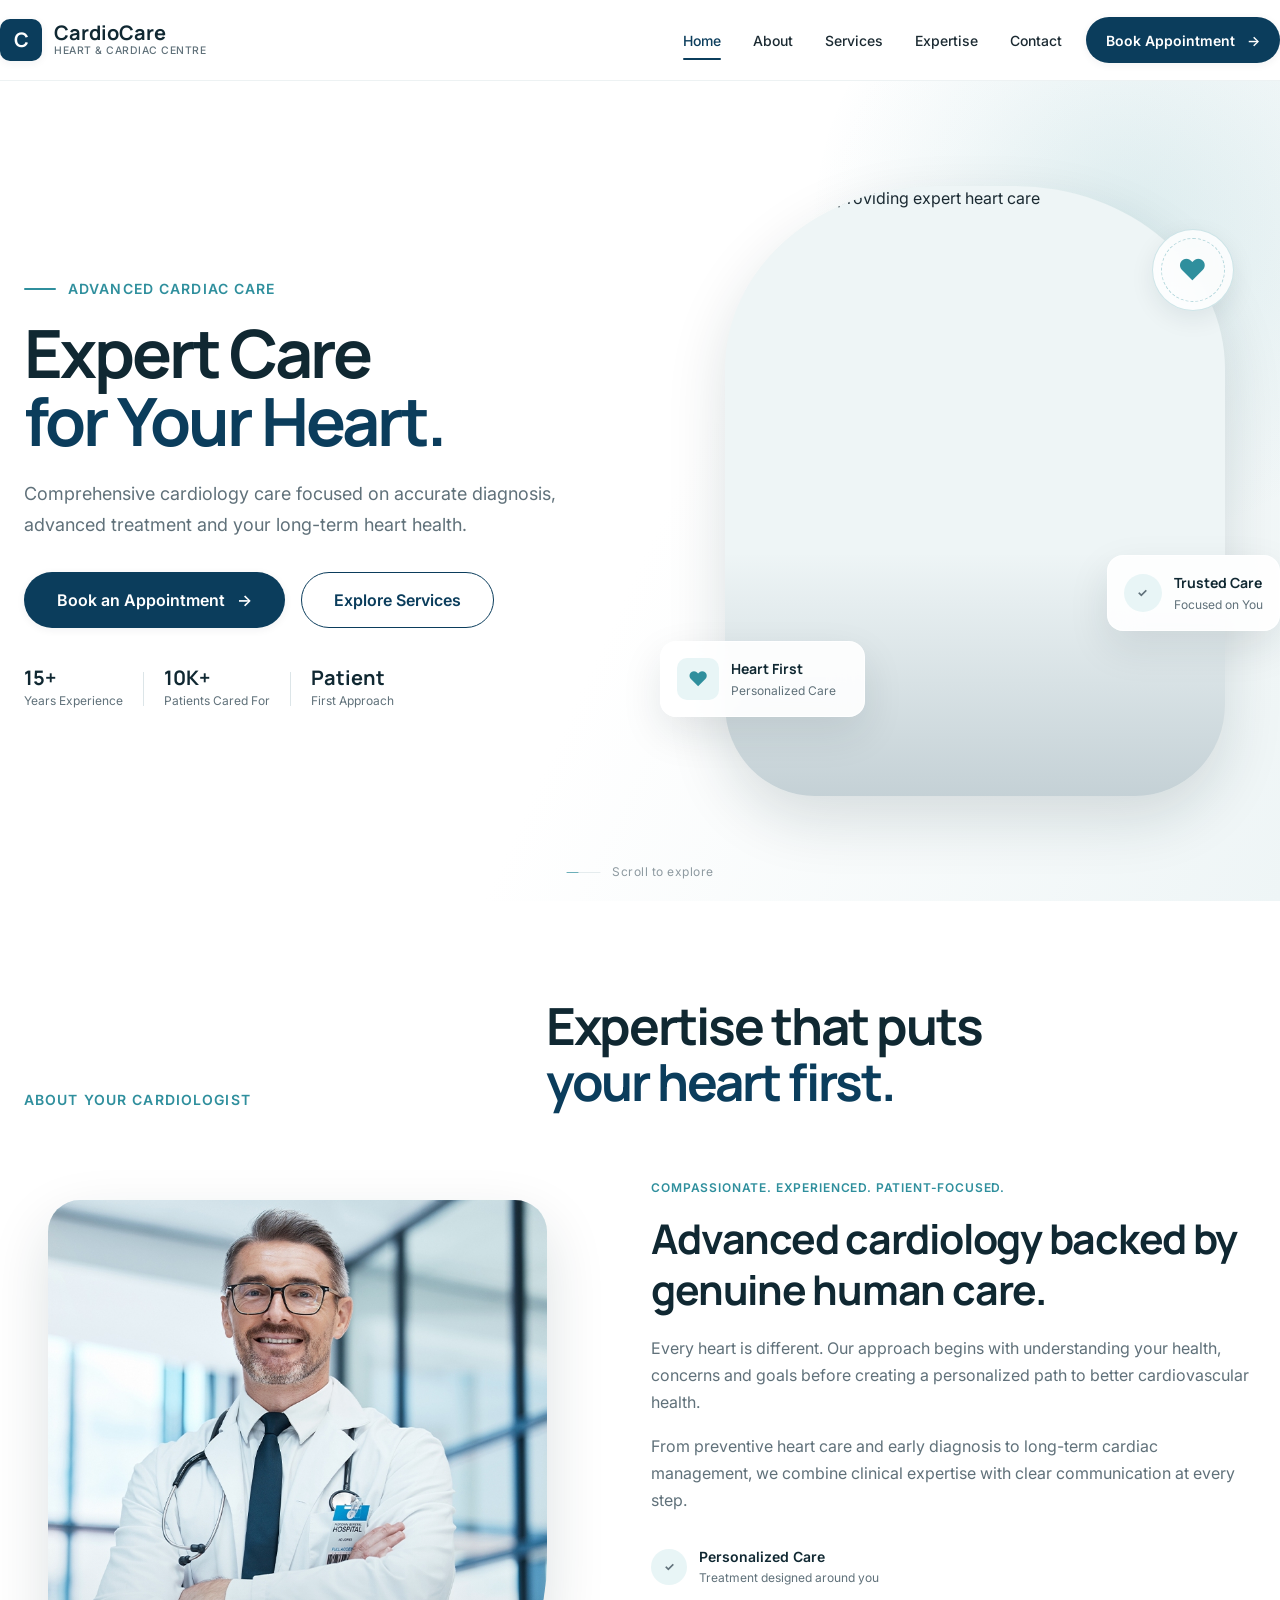
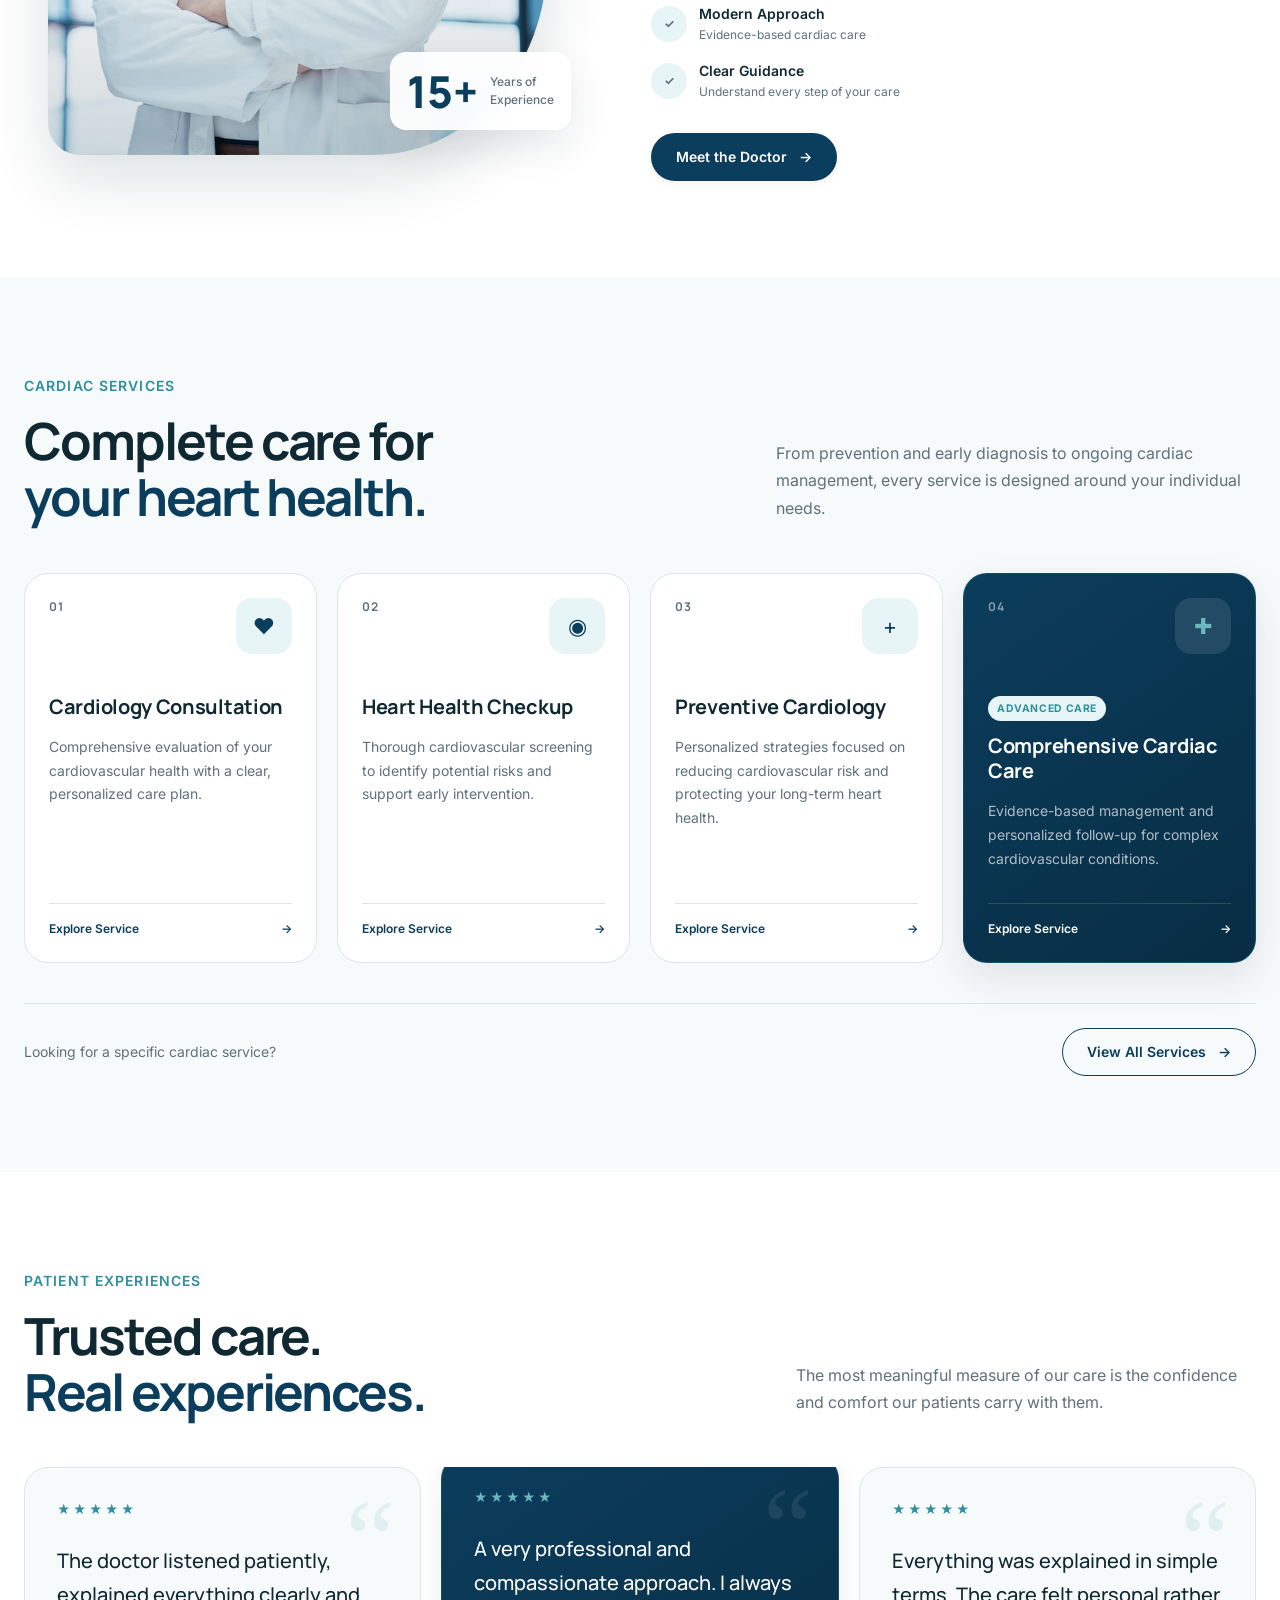
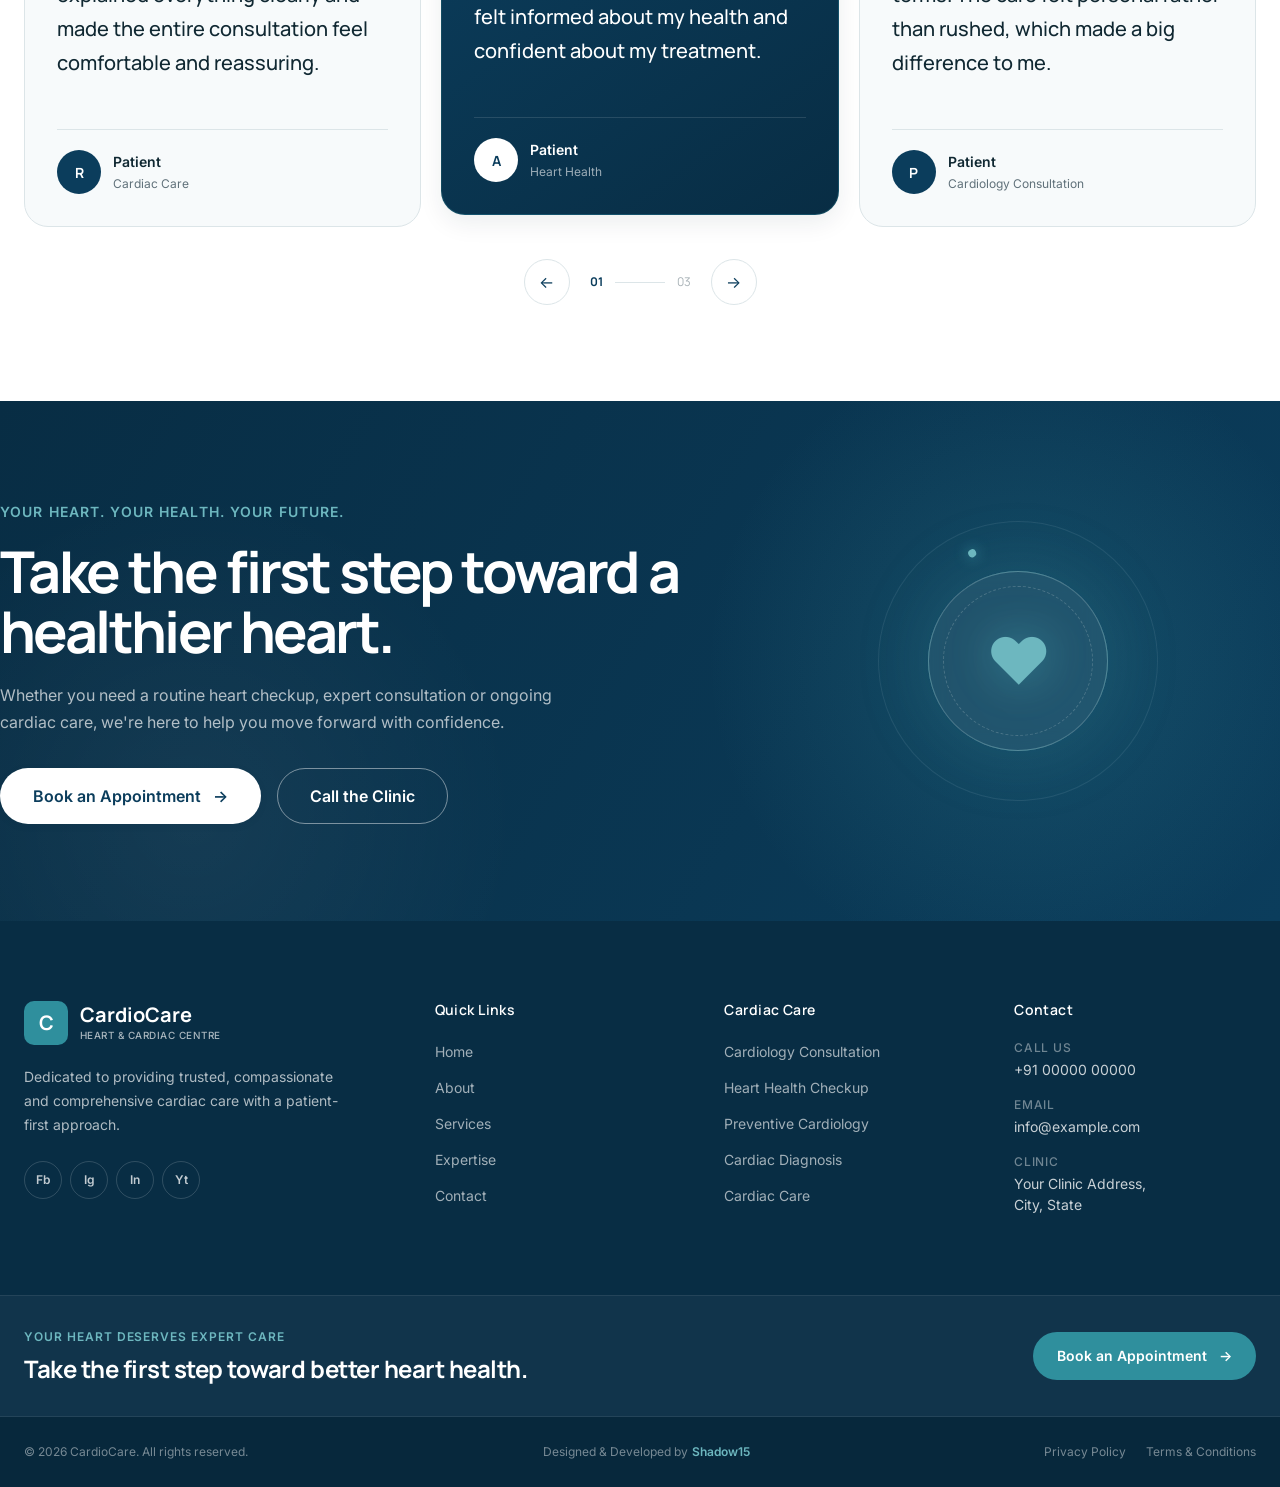
==== index.html @ b2a78c65 "first commit" ====
<!DOCTYPE html>
<html lang="en">

<head>

    <!-- =====================================================
         DOCUMENT META
         ===================================================== -->

    <meta charset="UTF-8">

    <meta
        name="viewport"
        content="width=device-width, initial-scale=1.0"
    >

    <meta
        name="description"
        content="Professional cardiology care, diagnosis and heart health services."
    >

    <meta
        name="theme-color"
        content="#0b3d5c"
    >

    <title>CardioCare | Heart & Cardiac Centre</title>


    <!-- =====================================================
         FAVICON
         ===================================================== -->

    <link
        rel="icon"
        type="image/png"
        href="assets/images/logo/favicon.png"
    >


    <!-- =====================================================
         GOOGLE FONTS
         ===================================================== -->

    <link rel="preconnect" href="https://fonts.googleapis.com">

    <link
        rel="preconnect"
        href="https://fonts.gstatic.com"
        crossorigin
    >

    <link
        href="https://fonts.googleapis.com/css2?family=Inter:wght@400;500;600;700&family=Manrope:wght@500;600;700;800&display=swap"
        rel="stylesheet"
    >


    <!-- =====================================================
         MAIN STYLESHEET
         All CSS is imported through style.css
         ===================================================== -->

    <link
        rel="stylesheet"
        href="assets/css/style.css"
    >

</head>


<body data-page="home">


    <!-- =====================================================
         SITE HEADER / NAVBAR
         Shared component across all pages
         ===================================================== -->

    <header class="site-header">

        <!-- Navbar Inner Container -->
        <div class="site-header__inner container">


            <!-- =================================================
                 BRAND / LOGO
                 ================================================= -->

            <a
                href="index.html"
                class="site-header__logo"
                aria-label="CardioCare - Home"
            >

                <span class="site-header__logo-mark">
                    C
                </span>

                <span class="site-header__logo-text">

                    <strong>
                        CardioCare
                    </strong>

                    <small>
                        Heart &amp; Cardiac Centre
                    </small>

                </span>

            </a>


            <!-- =================================================
                 DESKTOP NAVIGATION
                 ================================================= -->

            <nav
                class="site-nav"
                aria-label="Primary Navigation"
            >

                <ul class="site-nav__list">

                    <!-- Home -->
                    <li class="site-nav__item">

                        <a
                            href="index.html"
                            class="site-nav__link active"
                        >
                            Home
                        </a>

                    </li>


                    <!-- About -->
                    <li class="site-nav__item">

                        <a
                            href="about.html"
                            class="site-nav__link"
                        >
                            About
                        </a>

                    </li>


                    <!-- Services -->
                    <li class="site-nav__item">

                        <a
                            href="services.html"
                            class="site-nav__link"
                        >
                            Services
                        </a>

                    </li>


                    <!-- Expertise -->
                    <li class="site-nav__item">

                        <a
                            href="portfolio.html"
                            class="site-nav__link"
                        >
                            Expertise
                        </a>

                    </li>


                    <!-- Contact -->
                    <li class="site-nav__item">

                        <a
                            href="contact.html"
                            class="site-nav__link"
                        >
                            Contact
                        </a>

                    </li>

                </ul>

            </nav>


            <!-- =================================================
                 HEADER ACTIONS
                 ================================================= -->

            <div class="site-header__actions">


                <!-- Desktop Appointment Button -->

                <a
                    href="contact.html"
                    class="site-header__appointment"
                >

                    <span>
                        Book Appointment
                    </span>

                    <span
                        class="site-header__appointment-arrow"
                        aria-hidden="true"
                    >
                        →
                    </span>

                </a>


                <!-- Mobile Menu Toggle -->

                <button
                    class="site-header__menu-toggle"
                    type="button"
                    aria-label="Open navigation menu"
                    aria-expanded="false"
                    aria-controls="mobile-navigation"
                >

                    <span></span>
                    <span></span>
                    <span></span>

                </button>

            </div>

        </div>


        <!-- =====================================================
             MOBILE NAVIGATION
             ===================================================== -->

        <div
            class="mobile-navigation"
            id="mobile-navigation"
        >

            <nav
                class="mobile-navigation__nav"
                aria-label="Mobile Navigation"
            >

                <ul class="mobile-navigation__list">


                    <!-- Mobile Home -->

                    <li>

                        <a
                            href="index.html"
                            class="mobile-navigation__link active"
                        >
                            Home
                        </a>

                    </li>


                    <!-- Mobile About -->

                    <li>

                        <a
                            href="about.html"
                            class="mobile-navigation__link"
                        >
                            About
                        </a>

                    </li>


                    <!-- Mobile Services -->

                    <li>

                        <a
                            href="services.html"
                            class="mobile-navigation__link"
                        >
                            Services
                        </a>

                    </li>


                    <!-- Mobile Expertise -->

                    <li>

                        <a
                            href="portfolio.html"
                            class="mobile-navigation__link"
                        >
                            Expertise
                        </a>

                    </li>


                    <!-- Mobile Contact -->

                    <li>

                        <a
                            href="contact.html"
                            class="mobile-navigation__link"
                        >
                            Contact
                        </a>

                    </li>

                </ul>


                <!-- Mobile Appointment CTA -->

                <a
                    href="contact.html"
                    class="mobile-navigation__appointment"
                >
                    Book an Appointment
                </a>

            </nav>

        </div>

    </header>



    <!-- =====================================================
         MAIN WEBSITE CONTENT
         Home page sections will be added here
         ===================================================== -->

    <main>

        <!-- =================================================
     HOME HERO
     CSS: assets/css/pages/home/hero.css
     JS: assets/js/pages/home/hero.js
     ================================================= -->

<section
    class="home-hero"
    aria-labelledby="home-hero-title"
>

    <!-- =================================================
         HERO BACKGROUND
         ================================================= -->

    <div
        class="home-hero__background"
        aria-hidden="true"
    ></div>


    <!-- =================================================
         HERO CONTAINER
         ================================================= -->

    <div class="home-hero__container container">


        <!-- =================================================
             HERO CONTENT
             ================================================= -->

        <div class="home-hero__content">


            <!-- Eyebrow -->

            <div
                class="home-hero__eyebrow-wrap"
                data-reveal
            >

                <span class="home-hero__eyebrow-line"></span>

                <span class="home-hero__eyebrow">
                    Advanced Cardiac Care
                </span>

            </div>


            <!-- Main Heading -->

            <h1
                id="home-hero-title"
                class="home-hero__title"
                data-reveal
            >

                Expert Care
                <span>
                    for Your Heart.
                </span>

            </h1>


            <!-- Description -->

            <p
                class="home-hero__description"
                data-reveal
            >
                Comprehensive cardiology care focused on
                accurate diagnosis, advanced treatment and
                your long-term heart health.
            </p>


            <!-- =================================================
                 HERO ACTIONS
                 ================================================= -->

            <div
                class="home-hero__actions"
                data-reveal
            >

                <a
                    href="contact.html"
                    class="btn btn--primary btn--large"
                >

                    <span>
                        Book an Appointment
                    </span>

                    <span
                        class="btn__arrow"
                        aria-hidden="true"
                    >
                        →
                    </span>

                </a>


                <a
                    href="services.html"
                    class="btn btn--outline btn--large"
                >
                    Explore Services
                </a>

            </div>


            <!-- =================================================
                 HERO TRUST INDICATORS
                 ================================================= -->

            <div
                class="home-hero__trust"
                data-reveal
            >

                <!-- Experience -->

                <div class="home-hero__trust-item">

                    <strong>
                        15+
                    </strong>

                    <span>
                        Years Experience
                    </span>

                </div>


                <div
                    class="home-hero__trust-divider"
                    aria-hidden="true"
                ></div>


                <!-- Patients -->

                <div class="home-hero__trust-item">

                    <strong>
                        10K+
                    </strong>

                    <span>
                        Patients Cared For
                    </span>

                </div>


                <div
                    class="home-hero__trust-divider"
                    aria-hidden="true"
                ></div>


                <!-- Care -->

                <div class="home-hero__trust-item">

                    <strong>
                        Patient
                    </strong>

                    <span>
                        First Approach
                    </span>

                </div>

            </div>

        </div>


        <!-- =================================================
             HERO VISUAL
             ================================================= -->

        <div
            class="home-hero__visual"
            data-reveal
        >

            <!-- Doctor Image -->

            <div class="home-hero__image-wrapper">

                <img
                    src="assets/css/images/home hero image.jpg"
                    alt="Cardiologist providing expert heart care"
                    class="home-hero__doctor-image"
                >

            </div>


            <!-- =================================================
                 DECORATIVE HEART ELEMENT
                 ================================================= -->

            <div
                class="home-hero__heart-orbit"
                aria-hidden="true"
            >

                <span class="home-hero__heart-pulse">
                    ♥
                </span>

            </div>


            <!-- =================================================
                 FLOATING EXPERIENCE CARD
                 ================================================= -->

            <div class="home-hero__floating-card">

                <div class="home-hero__floating-icon">
                    ♥
                </div>

                <div class="home-hero__floating-content">

                    <strong>
                        Heart First
                    </strong>

                    <span>
                        Personalized Care
                    </span>

                </div>

            </div>


            <!-- =================================================
                 FLOATING TRUST CARD
                 ================================================= -->

            <div class="home-hero__trust-card">

                <span class="home-hero__trust-card-icon">
                    ✓
                </span>

                <div>

                    <strong>
                        Trusted Care
                    </strong>

                    <span>
                        Focused on You
                    </span>

                </div>

            </div>

        </div>

    </div>


    <!-- =================================================
         HERO BOTTOM SCROLL INDICATOR
         ================================================= -->

    <div
        class="home-hero__scroll"
        aria-hidden="true"
    >

        <span class="home-hero__scroll-line"></span>

        <span class="home-hero__scroll-text">
            Scroll to explore
        </span>

    </div>

</section>

     <!-- =====================================================
     HOME ABOUT PREVIEW
     CSS: assets/css/pages/home/about-preview.css
     ===================================================== -->

<section
    class="home-about-preview section"
    aria-labelledby="home-about-title"
>

    <div class="container">

        <!-- =================================================
             SECTION INTRO
             ================================================= -->

        <div
            class="home-about-preview__intro"
            data-reveal
        >

            <span class="home-about-preview__eyebrow">
                About Your Cardiologist
            </span>

            <h2
                id="home-about-title"
                class="home-about-preview__title"
            >
                Expertise that puts
                <span>your heart first.</span>
            </h2>

        </div>


        <!-- =================================================
             ABOUT CONTENT
             ================================================= -->

        <div class="home-about-preview__grid">


            <!-- =================================================
                 DOCTOR VISUAL
                 ================================================= -->

            <div
                class="home-about-preview__visual"
                data-reveal
            >

                <div class="home-about-preview__image-wrapper">

                    <img
                        src="assets/css/images/home about image.webp"
                        alt="Cardiologist portrait"
                        class="home-about-preview__image"
                        loading="lazy"
                    >

                    <!-- Image Accent -->

                    <div
                        class="home-about-preview__image-accent"
                        aria-hidden="true"
                    ></div>

                </div>


                <!-- Experience Badge -->

                <div class="home-about-preview__experience">

                    <strong>
                        15+
                    </strong>

                    <span>
                        Years of<br>
                        Experience
                    </span>

                </div>

            </div>


            <!-- =================================================
                 ABOUT INFORMATION
                 ================================================= -->

            <div
                class="home-about-preview__content"
                data-reveal
            >

                <span class="home-about-preview__label">
                    Compassionate. Experienced. Patient-Focused.
                </span>


                <h3 class="home-about-preview__heading">
                    Advanced cardiology backed by
                    genuine human care.
                </h3>


                <p class="home-about-preview__text">
                    Every heart is different. Our approach begins
                    with understanding your health, concerns and
                    goals before creating a personalized path to
                    better cardiovascular health.
                </p>


                <p class="home-about-preview__text">
                    From preventive heart care and early diagnosis
                    to long-term cardiac management, we combine
                    clinical expertise with clear communication
                    at every step.
                </p>


                <!-- =================================================
                     EXPERTISE HIGHLIGHTS
                     ================================================= -->

                <div class="home-about-preview__highlights">


                    <!-- Highlight 01 -->

                    <div class="home-about-preview__highlight">

                        <span class="home-about-preview__highlight-icon">
                            ✓
                        </span>

                        <div>

                            <strong>
                                Personalized Care
                            </strong>

                            <span>
                                Treatment designed around you
                            </span>

                        </div>

                    </div>


                    <!-- Highlight 02 -->

                    <div class="home-about-preview__highlight">

                        <span class="home-about-preview__highlight-icon">
                            ✓
                        </span>

                        <div>

                            <strong>
                                Modern Approach
                            </strong>

                            <span>
                                Evidence-based cardiac care
                            </span>

                        </div>

                    </div>


                    <!-- Highlight 03 -->

                    <div class="home-about-preview__highlight">

                        <span class="home-about-preview__highlight-icon">
                            ✓
                        </span>

                        <div>

                            <strong>
                                Clear Guidance
                            </strong>

                            <span>
                                Understand every step of your care
                            </span>

                        </div>

                    </div>

                </div>


                <!-- =================================================
                     ABOUT CTA
                     ================================================= -->

                <div class="home-about-preview__action">

                    <a
                        href="about.html"
                        class="btn btn--primary"
                    >

                        Meet the Doctor

                        <span
                            class="btn__arrow"
                            aria-hidden="true"
                        >
                            →
                        </span>

                    </a>

                </div>

            </div>

        </div>

    </div>

</section>


        <!-- =================================================
             HOME PAGE SERVICES PREVIEW
             assets/css/pages/home/services-preview.css
             ================================================= -->

    <!-- =====================================================
     HOME SERVICES PREVIEW
     CSS: assets/css/pages/home/services-preview.css
     ===================================================== -->

<section
    class="home-services-preview section section--light"
    aria-labelledby="home-services-title"
>

    <div class="container">

        <!-- =================================================
             SECTION HEADER
             ================================================= -->

        <div
            class="home-services-preview__header"
            data-reveal
        >

            <div class="home-services-preview__heading-group">

                <span class="home-services-preview__eyebrow">
                    Cardiac Services
                </span>

                <h2
                    id="home-services-title"
                    class="home-services-preview__title"
                >
                    Complete care for
                    <span>your heart health.</span>
                </h2>

            </div>


            <p class="home-services-preview__intro">
                From prevention and early diagnosis to
                ongoing cardiac management, every service
                is designed around your individual needs.
            </p>

        </div>


        <!-- =================================================
             SERVICES GRID
             ================================================= -->

        <div class="home-services-preview__grid">


            <!-- =================================================
                 SERVICE CARD 01
                 ================================================= -->

            <article
                class="home-services-preview__card card card--hover"
                data-reveal
            >

                <div class="home-services-preview__card-top">

                    <span class="home-services-preview__card-number">
                        01
                    </span>

                    <div class="home-services-preview__icon">
                        <span>♥</span>
                    </div>

                </div>


                <div class="home-services-preview__card-content">

                    <h3 class="home-services-preview__card-title">
                        Cardiology Consultation
                    </h3>

                    <p class="home-services-preview__card-text">
                        Comprehensive evaluation of your
                        cardiovascular health with a clear,
                        personalized care plan.
                    </p>

                </div>


                <a
                    href="services.html"
                    class="home-services-preview__card-link"
                >

                    <span>
                        Explore Service
                    </span>

                    <span
                        class="home-services-preview__card-arrow"
                        aria-hidden="true"
                    >
                        →
                    </span>

                </a>

            </article>


            <!-- =================================================
                 SERVICE CARD 02
                 ================================================= -->

            <article
                class="home-services-preview__card card card--hover"
                data-reveal
            >

                <div class="home-services-preview__card-top">

                    <span class="home-services-preview__card-number">
                        02
                    </span>

                    <div class="home-services-preview__icon">
                        <span>◉</span>
                    </div>

                </div>


                <div class="home-services-preview__card-content">

                    <h3 class="home-services-preview__card-title">
                        Heart Health Checkup
                    </h3>

                    <p class="home-services-preview__card-text">
                        Thorough cardiovascular screening to
                        identify potential risks and support
                        early intervention.
                    </p>

                </div>


                <a
                    href="services.html"
                    class="home-services-preview__card-link"
                >

                    <span>
                        Explore Service
                    </span>

                    <span
                        class="home-services-preview__card-arrow"
                        aria-hidden="true"
                    >
                        →
                    </span>

                </a>

            </article>


            <!-- =================================================
                 SERVICE CARD 03
                 ================================================= -->

            <article
                class="home-services-preview__card card card--hover"
                data-reveal
            >

                <div class="home-services-preview__card-top">

                    <span class="home-services-preview__card-number">
                        03
                    </span>

                    <div class="home-services-preview__icon">
                        <span>+</span>
                    </div>

                </div>


                <div class="home-services-preview__card-content">

                    <h3 class="home-services-preview__card-title">
                        Preventive Cardiology
                    </h3>

                    <p class="home-services-preview__card-text">
                        Personalized strategies focused on
                        reducing cardiovascular risk and
                        protecting your long-term heart health.
                    </p>

                </div>


                <a
                    href="services.html"
                    class="home-services-preview__card-link"
                >

                    <span>
                        Explore Service
                    </span>

                    <span
                        class="home-services-preview__card-arrow"
                        aria-hidden="true"
                    >
                        →
                    </span>

                </a>

            </article>


            <!-- =================================================
                 SERVICE CARD 04
                 ================================================= -->

            <article
                class="home-services-preview__card
                       home-services-preview__card--featured
                       card card--hover"
                data-reveal
            >

                <div class="home-services-preview__card-top">

                    <span class="home-services-preview__card-number">
                        04
                    </span>

                    <div class="home-services-preview__icon">
                        <span>✚</span>
                    </div>

                </div>


                <div class="home-services-preview__card-content">

                    <span class="home-services-preview__featured-label">
                        Advanced Care
                    </span>

                    <h3 class="home-services-preview__card-title">
                        Comprehensive Cardiac Care
                    </h3>

                    <p class="home-services-preview__card-text">
                        Evidence-based management and
                        personalized follow-up for complex
                        cardiovascular conditions.
                    </p>

                </div>


                <a
                    href="services.html"
                    class="home-services-preview__card-link"
                >

                    <span>
                        Explore Service
                    </span>

                    <span
                        class="home-services-preview__card-arrow"
                        aria-hidden="true"
                    >
                        →
                    </span>

                </a>

            </article>

        </div>


        <!-- =================================================
             SERVICES FOOTER
             ================================================= -->

        <div
            class="home-services-preview__footer"
            data-reveal
        >

            <p>
                Looking for a specific cardiac service?
            </p>

            <a
                href="services.html"
                class="btn btn--outline"
            >

                View All Services

                <span
                    class="btn__arrow"
                    aria-hidden="true"
                >
                    →
                </span>

            </a>

        </div>

    </div>

</section>

        <!-- =================================================
             HOME PAGE TESTIMONIALS
             assets/css/pages/home/testimonials.css
             assets/js/pages/home/testimonials.js
             ================================================= -->
<!-- =====================================================
     HOME TESTIMONIALS
     CSS: assets/css/pages/home/testimonials.css
     JS: assets/js/pages/home/testimonials.js
     ===================================================== -->

<section
    class="home-testimonials section"
    aria-labelledby="home-testimonials-title"
>

    <div class="container">


        <!-- =================================================
             SECTION HEADER
             ================================================= -->

        <div
            class="home-testimonials__header"
            data-reveal
        >

            <div>

                <span class="home-testimonials__eyebrow">
                    Patient Experiences
                </span>

                <h2
                    id="home-testimonials-title"
                    class="home-testimonials__title"
                >
                    Trusted care.
                    <span>Real experiences.</span>
                </h2>

            </div>


            <p class="home-testimonials__intro">
                The most meaningful measure of our care is
                the confidence and comfort our patients
                carry with them.
            </p>

        </div>


        <!-- =================================================
             TESTIMONIAL SLIDER
             ================================================= -->

        <div
            class="home-testimonials__slider"
            data-testimonials-slider
        >

            <div class="home-testimonials__track">


                <!-- =================================================
                     TESTIMONIAL 01
                     ================================================= -->

                <article
                    class="home-testimonials__card"
                    data-testimonial
                    data-reveal
                >

                    <div class="home-testimonials__quote-mark">
                        “
                    </div>


                    <div class="home-testimonials__rating">
                        <span>★</span>
                        <span>★</span>
                        <span>★</span>
                        <span>★</span>
                        <span>★</span>
                    </div>


                    <blockquote class="home-testimonials__quote">
                        The doctor listened patiently, explained
                        everything clearly and made the entire
                        consultation feel comfortable and reassuring.
                    </blockquote>


                    <div class="home-testimonials__author">

                        <div class="home-testimonials__author-avatar">
                            R
                        </div>

                        <div class="home-testimonials__author-info">

                            <strong>
                                Patient
                            </strong>

                            <span>
                                Cardiac Care
                            </span>

                        </div>

                    </div>

                </article>


                <!-- =================================================
                     TESTIMONIAL 02
                     ================================================= -->

                <article
                    class="home-testimonials__card
                           home-testimonials__card--featured"
                    data-testimonial
                    data-reveal
                >

                    <div class="home-testimonials__quote-mark">
                        “
                    </div>


                    <div class="home-testimonials__rating">
                        <span>★</span>
                        <span>★</span>
                        <span>★</span>
                        <span>★</span>
                        <span>★</span>
                    </div>


                    <blockquote class="home-testimonials__quote">
                        A very professional and compassionate
                        approach. I always felt informed about
                        my health and confident about my treatment.
                    </blockquote>


                    <div class="home-testimonials__author">

                        <div class="home-testimonials__author-avatar">
                            A
                        </div>

                        <div class="home-testimonials__author-info">

                            <strong>
                                Patient
                            </strong>

                            <span>
                                Heart Health
                            </span>

                        </div>

                    </div>

                </article>


                <!-- =================================================
                     TESTIMONIAL 03
                     ================================================= -->

                <article
                    class="home-testimonials__card"
                    data-testimonial
                    data-reveal
                >

                    <div class="home-testimonials__quote-mark">
                        “
                    </div>


                    <div class="home-testimonials__rating">
                        <span>★</span>
                        <span>★</span>
                        <span>★</span>
                        <span>★</span>
                        <span>★</span>
                    </div>


                    <blockquote class="home-testimonials__quote">
                        Everything was explained in simple terms.
                        The care felt personal rather than rushed,
                        which made a big difference to me.
                    </blockquote>


                    <div class="home-testimonials__author">

                        <div class="home-testimonials__author-avatar">
                            P
                        </div>

                        <div class="home-testimonials__author-info">

                            <strong>
                                Patient
                            </strong>

                            <span>
                                Cardiology Consultation
                            </span>

                        </div>

                    </div>

                </article>

            </div>


            <!-- =================================================
                 SLIDER CONTROLS
                 ================================================= -->

            <div class="home-testimonials__controls">

                <button
                    type="button"
                    class="home-testimonials__control"
                    data-testimonial-prev
                    aria-label="Previous testimonial"
                >
                    <span aria-hidden="true">
                        ←
                    </span>
                </button>


                <div class="home-testimonials__progress">

                    <span
                        class="home-testimonials__progress-current"
                        data-testimonial-current
                    >
                        01
                    </span>

                    <span
                        class="home-testimonials__progress-line"
                        aria-hidden="true"
                    ></span>

                    <span
                        class="home-testimonials__progress-total"
                        data-testimonial-total
                    >
                        03
                    </span>

                </div>


                <button
                    type="button"
                    class="home-testimonials__control"
                    data-testimonial-next
                    aria-label="Next testimonial"
                >
                    <span aria-hidden="true">
                        →
                    </span>
                </button>

            </div>

        </div>

    </div>

</section>

        <!-- =================================================
             HOME PAGE CTA
             assets/css/pages/home/home-cta.css
             ================================================= -->
<!-- =====================================================
     HOME CTA
     CSS: assets/css/pages/home/home-cta.css
     ===================================================== -->

<section
    class="home-cta"
    aria-labelledby="home-cta-title"
>

    <!-- =================================================
         CTA BACKGROUND
         ================================================= -->

    <div
        class="home-cta__background"
        aria-hidden="true"
    ></div>


    <!-- =================================================
         CTA INNER
         ================================================= -->

    <div class="home-cta__inner container">


        <!-- =================================================
             CTA CONTENT
             ================================================= -->

        <div
            class="home-cta__content"
            data-reveal
        >

            <span class="home-cta__eyebrow">
                Your Heart. Your Health. Your Future.
            </span>


            <h2
                id="home-cta-title"
                class="home-cta__title"
            >
                Take the first step
                toward a healthier heart.
            </h2>


            <p class="home-cta__description">
                Whether you need a routine heart checkup,
                expert consultation or ongoing cardiac care,
                we're here to help you move forward with
                confidence.
            </p>


            <!-- =================================================
                 CTA ACTIONS
                 ================================================= -->

            <div class="home-cta__actions">

                <a
                    href="contact.html"
                    class="btn btn--light btn--large"
                >

                    <span>
                        Book an Appointment
                    </span>

                    <span
                        class="btn__arrow"
                        aria-hidden="true"
                    >
                        →
                    </span>

                </a>


                <a
                    href="tel:+910000000000"
                    class="btn btn--light-outline btn--large"
                >
                    Call the Clinic
                </a>

            </div>

        </div>


        <!-- =================================================
             CTA VISUAL
             ================================================= -->

        <div
            class="home-cta__visual"
            aria-hidden="true"
            data-reveal
        >


            <!-- Heart Circle -->

            <div class="home-cta__heart-circle">

                <div class="home-cta__heart">
                    ♥
                </div>

            </div>


            <!-- Pulse Ring -->

            <div class="home-cta__pulse-ring"></div>

            <div class="home-cta__pulse-ring home-cta__pulse-ring--two"></div>


            <!-- Decorative Orbit -->

            <div class="home-cta__orbit"></div>

        </div>

    </div>

</section>
    </main>

   <!-- =====================================================
     SITE FOOTER
     Shared component across all pages
     ===================================================== -->

<footer class="site-footer">

    <!-- =================================================
         FOOTER MAIN
         ================================================= -->

    <div class="site-footer__main container">


        <!-- =================================================
             FOOTER BRAND
             ================================================= -->

        <div class="site-footer__brand">

            <a
                href="index.html"
                class="site-footer__logo"
                aria-label="CardioCare - Home"
            >

                <span class="site-footer__logo-mark">
                    C
                </span>

                <span class="site-footer__logo-text">

                    <strong>
                        CardioCare
                    </strong>

                    <small>
                        Heart &amp; Cardiac Centre
                    </small>

                </span>

            </a>


            <p class="site-footer__description">
                Dedicated to providing trusted, compassionate and
                comprehensive cardiac care with a patient-first approach.
            </p>


            <!-- Social Links -->

            <div class="site-footer__socials">

                <a
                    href="#"
                    class="site-footer__social"
                    aria-label="Facebook"
                >
                    Fb
                </a>

                <a
                    href="#"
                    class="site-footer__social"
                    aria-label="Instagram"
                >
                    Ig
                </a>

                <a
                    href="#"
                    class="site-footer__social"
                    aria-label="LinkedIn"
                >
                    In
                </a>

                <a
                    href="#"
                    class="site-footer__social"
                    aria-label="YouTube"
                >
                    Yt
                </a>

            </div>

        </div>


        <!-- =================================================
             FOOTER NAVIGATION
             ================================================= -->

        <div class="site-footer__column">

            <h3 class="site-footer__heading">
                Quick Links
            </h3>

            <ul class="site-footer__links">

                <li>
                    <a href="index.html">
                        Home
                    </a>
                </li>

                <li>
                    <a href="about.html">
                        About
                    </a>
                </li>

                <li>
                    <a href="services.html">
                        Services
                    </a>
                </li>

                <li>
                    <a href="portfolio.html">
                        Expertise
                    </a>
                </li>

                <li>
                    <a href="contact.html">
                        Contact
                    </a>
                </li>

            </ul>

        </div>


        <!-- =================================================
             FOOTER SERVICES
             ================================================= -->

        <div class="site-footer__column">

            <h3 class="site-footer__heading">
                Cardiac Care
            </h3>

            <ul class="site-footer__links">

                <li>
                    <a href="services.html">
                        Cardiology Consultation
                    </a>
                </li>

                <li>
                    <a href="services.html">
                        Heart Health Checkup
                    </a>
                </li>

                <li>
                    <a href="services.html">
                        Preventive Cardiology
                    </a>
                </li>

                <li>
                    <a href="services.html">
                        Cardiac Diagnosis
                    </a>
                </li>

                <li>
                    <a href="services.html">
                        Cardiac Care
                    </a>
                </li>

            </ul>

        </div>


        <!-- =================================================
             FOOTER CONTACT
             ================================================= -->

        <div class="site-footer__column site-footer__contact">

            <h3 class="site-footer__heading">
                Contact
            </h3>


            <!-- Phone -->

            <a
                href="tel:+910000000000"
                class="site-footer__contact-item"
            >

                <span class="site-footer__contact-label">
                    Call Us
                </span>

                <span class="site-footer__contact-value">
                    +91 00000 00000
                </span>

            </a>


            <!-- Email -->

            <a
                href="mailto:info@example.com"
                class="site-footer__contact-item"
            >

                <span class="site-footer__contact-label">
                    Email
                </span>

                <span class="site-footer__contact-value">
                    info@example.com
                </span>

            </a>


            <!-- Address -->

            <div class="site-footer__contact-item">

                <span class="site-footer__contact-label">
                    Clinic
                </span>

                <span class="site-footer__contact-value">
                    Your Clinic Address,<br>
                    City, State
                </span>

            </div>

        </div>

    </div>


    <!-- =================================================
         FOOTER CTA
         ================================================= -->

    <div class="site-footer__cta">

        <div class="site-footer__cta-inner container">

            <div class="site-footer__cta-content">

                <span class="site-footer__cta-label">
                    Your Heart Deserves Expert Care
                </span>

                <h2 class="site-footer__cta-title">
                    Take the first step toward better heart health.
                </h2>

            </div>


            <a
                href="contact.html"
                class="site-footer__cta-button"
            >
                Book an Appointment
                <span aria-hidden="true">→</span>
            </a>

        </div>

    </div>


  <!-- =================================================
     FOOTER BOTTOM
     ================================================= -->

<div class="site-footer__bottom">

    <div class="site-footer__bottom-inner container">

        <!-- Copyright -->

        <p class="site-footer__copyright">
            © 2026 CardioCare. All rights reserved.
        </p>


        <!-- Designed & Developed Credit -->

        <p class="site-footer__credit">
            Designed &amp; Developed by
            <a
                href="https://shadow15.in"
                target="_blank"
                rel="noopener noreferrer"
                class="site-footer__credit-link"
            >
                Shadow15
            </a>
        </p>


        <!-- Legal Links -->

        <div class="site-footer__legal">

            <a href="#">
                Privacy Policy
            </a>

            <a href="#">
                Terms &amp; Conditions
            </a>

        </div>

    </div>

</div>
</footer>



    <!-- =====================================================
         MAIN JAVASCRIPT
         main.js loads shared and page-specific JavaScript
         ===================================================== -->

    <script
        type="module"
        src="assets/js/main.js"
    ></script>

</body>

</html>
---- assets/css/style.css ----
@import url("./base/reset.css");
@import url("./base/variables.css");
@import url("./base/typography.css");
@import url("./base/global.css");

@import url("./components/navbar.css");
@import url("./components/footer.css");
@import url("./components/buttons.css");
@import url("./components/cards.css");
@import url("./components/forms.css");


@import url("./pages/home/hero.css");
@import url("./pages/home/about-preview.css");
@import url("./pages/home/services-preview.css");
@import url("./pages/home/testimonials.css");
@import url("./pages/home/home-cta.css");



@import url("./pages/about/about-hero.css");
@import url("./pages/about/story.css");
@import url("./pages/about/team.css");
@import url("./pages/about/about-cta.css");


@import url("./pages/services/services-hero.css");
@import url("./pages/services/service-list.css");
@import url("./pages/services/service-details.css");
@import url("./pages/services/services-cta.css");


@import url("./pages/contact/contact-hero.css");
@import url("./pages/contact/contact-info.css");
@import url("./pages/contact/contact-form.css");
@import url("./pages/contact/contact-cta.css");

@import url("./pages/portfolio/portfolio-filter.css");
@import url("./pages/portfolio/portfolio-hero.css");
@import url("./pages/portfolio/projects.css");
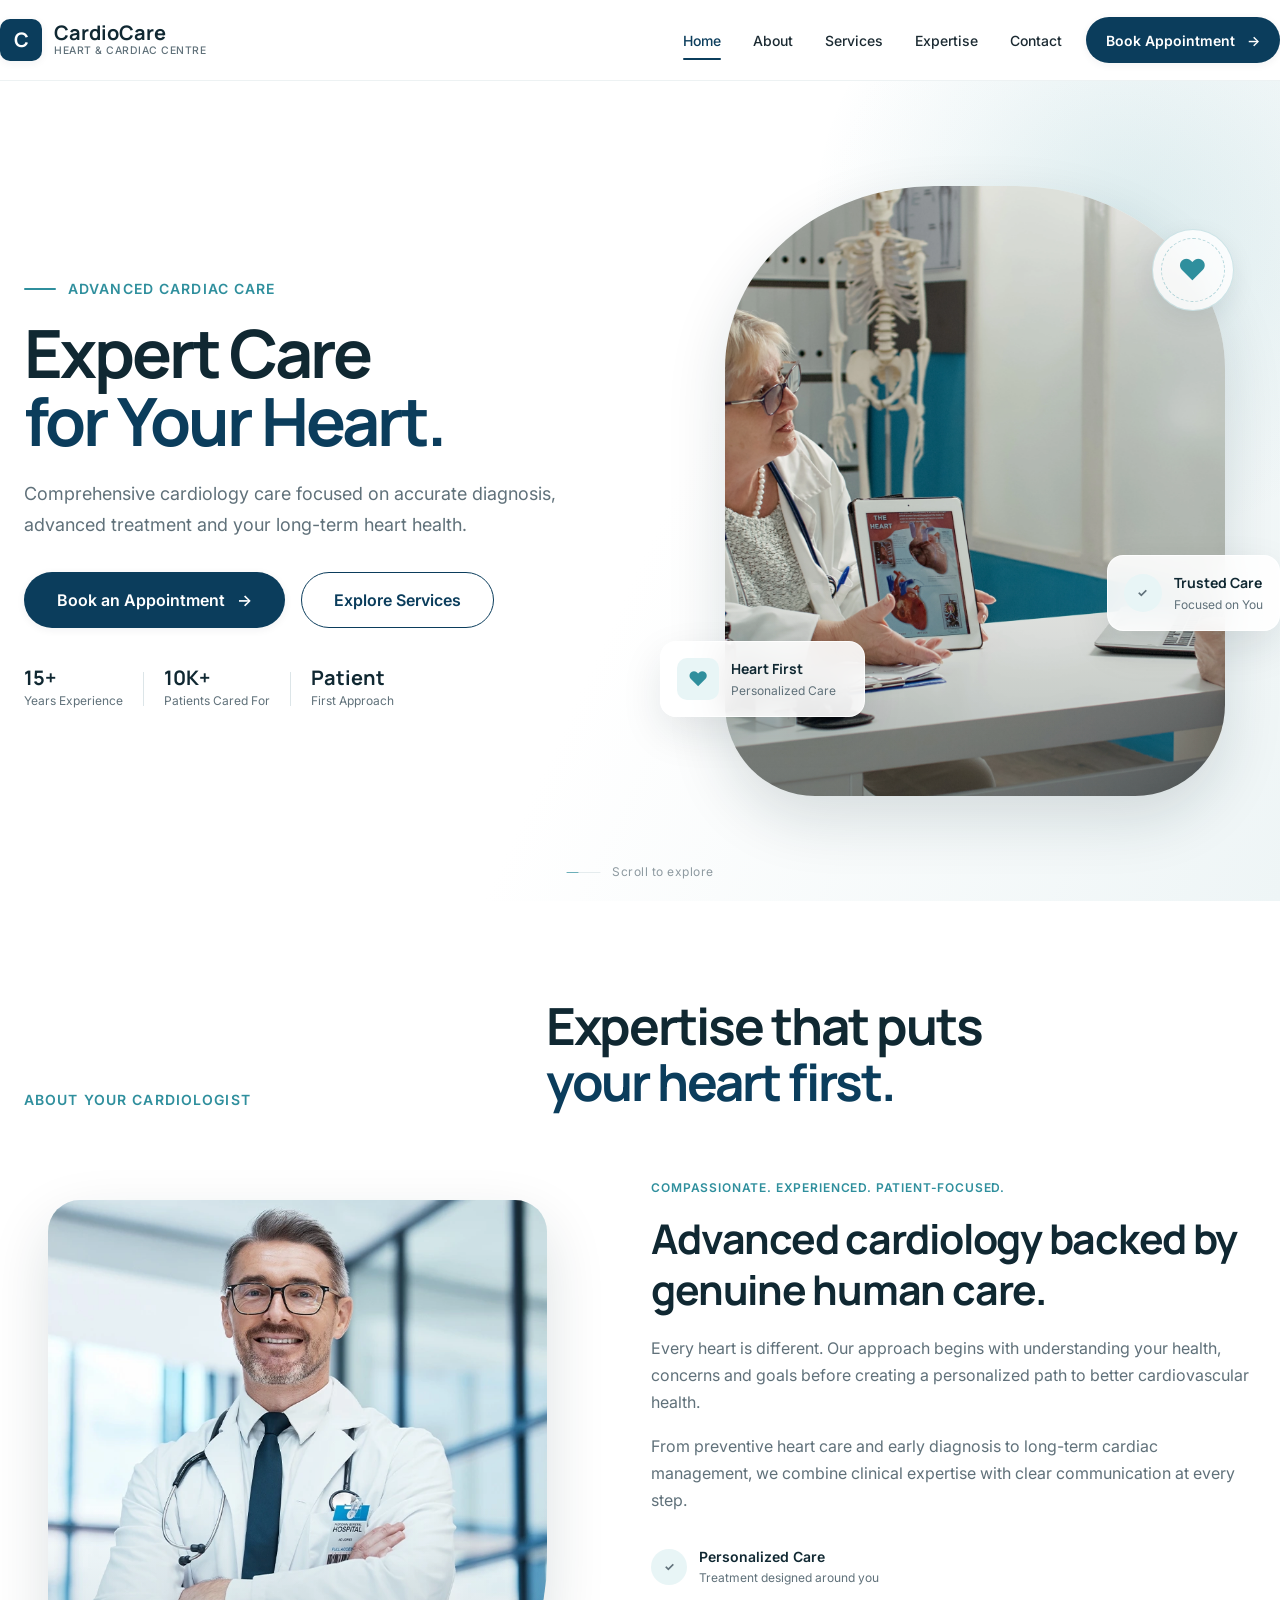
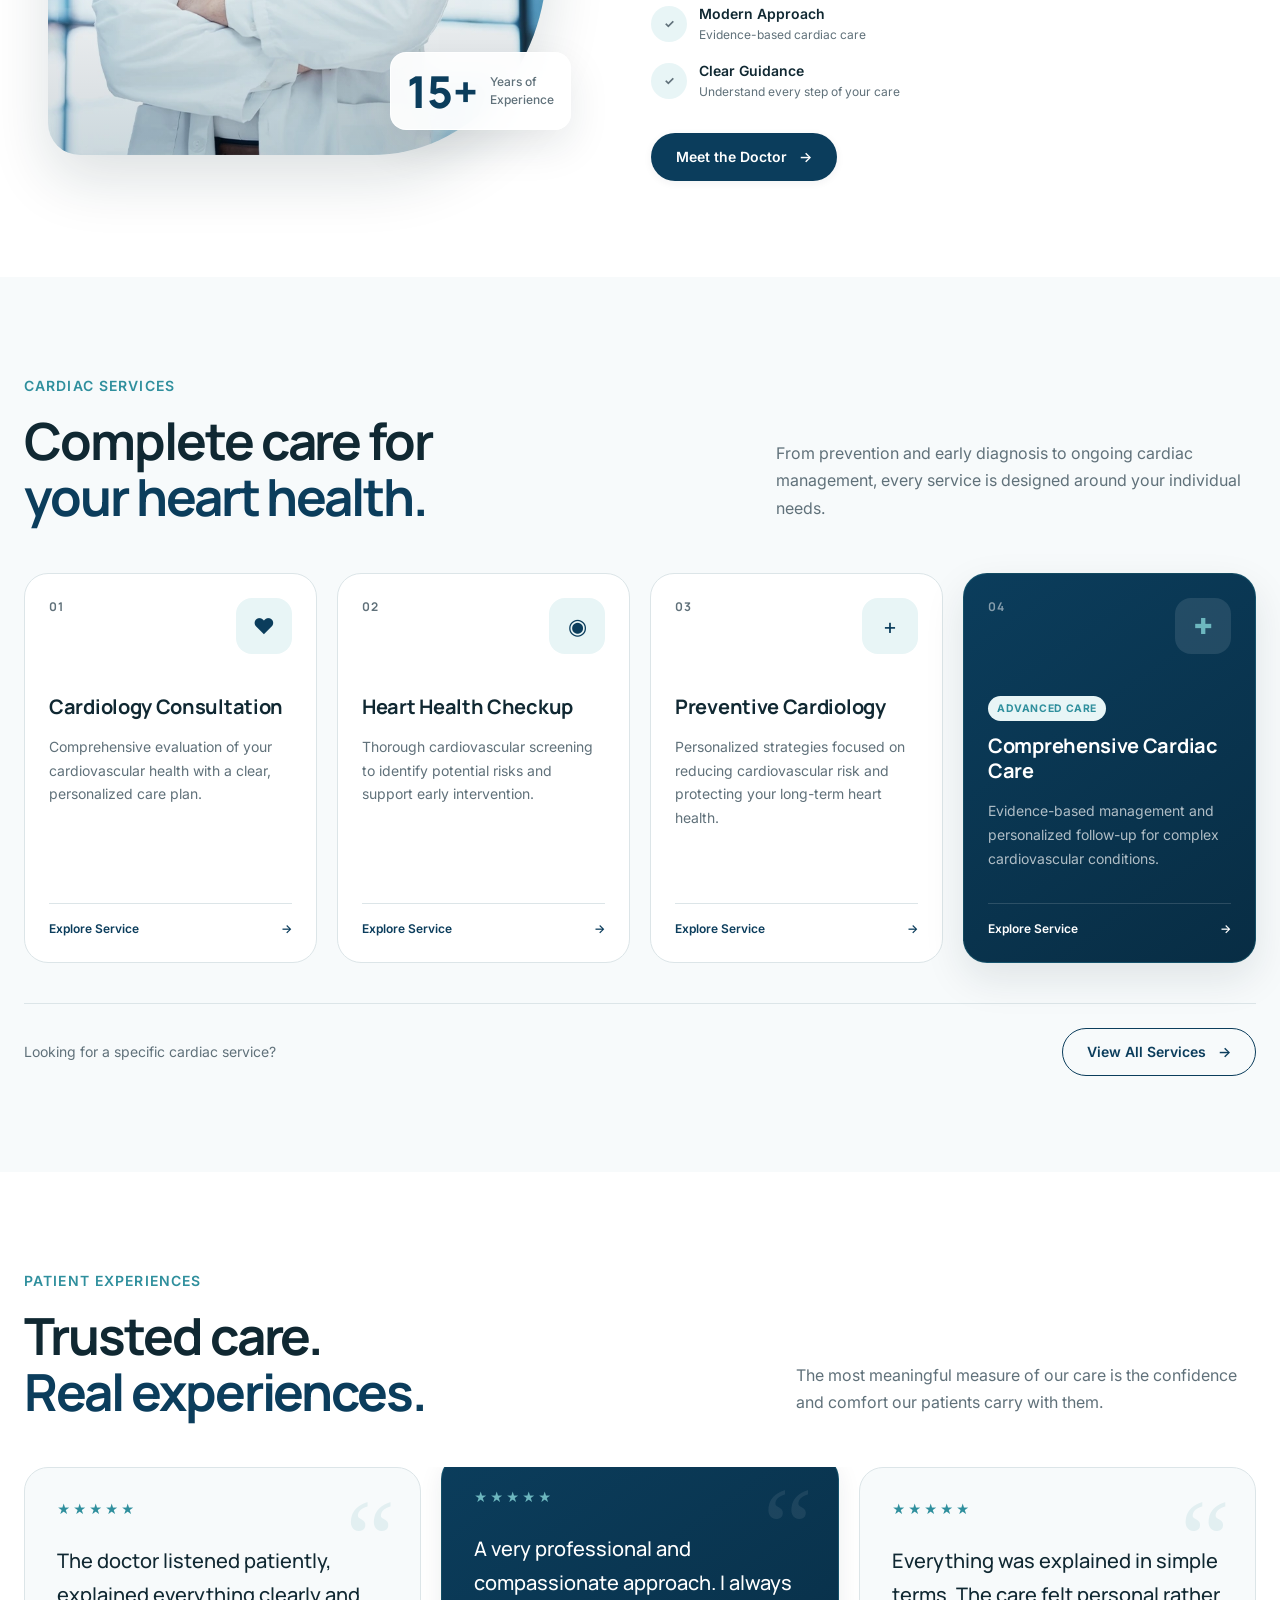
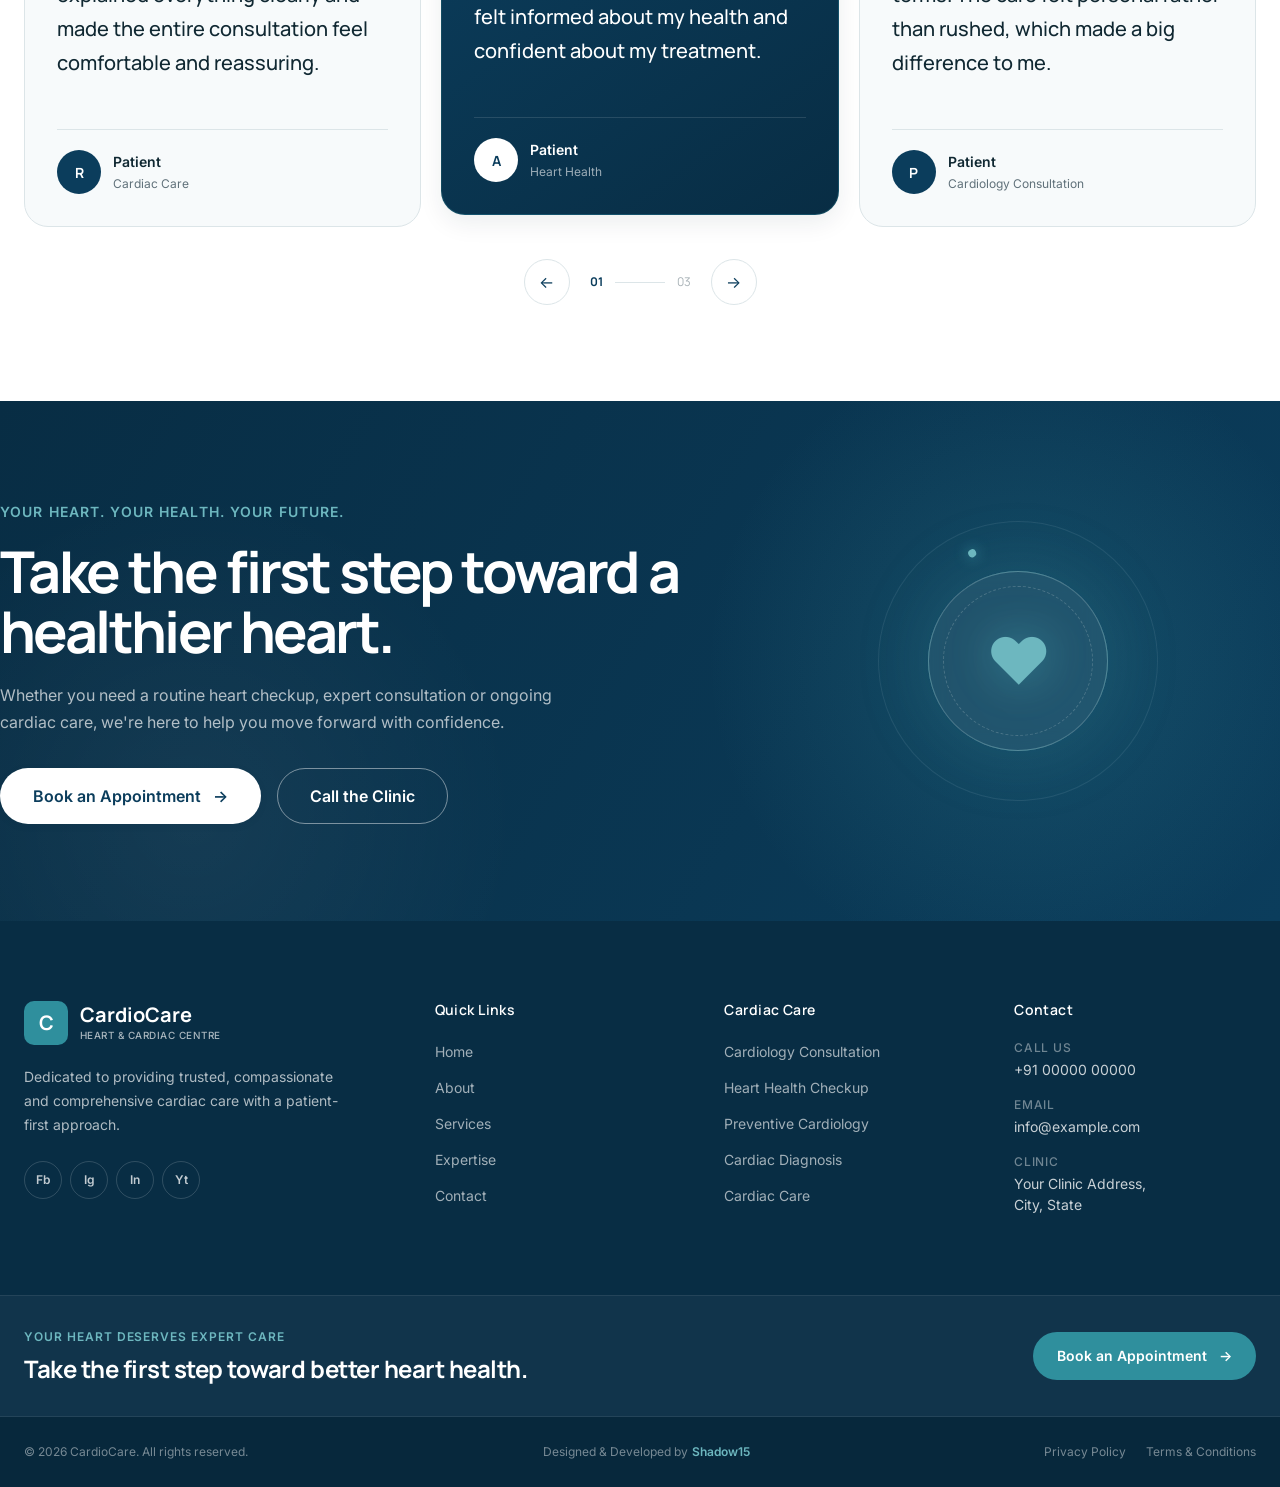
==== commit 39040b60: "images updated" ====
--- a/index.html
+++ b/index.html
@@ -555,7 +555,7 @@
             <div class="home-hero__image-wrapper">
 
                 <img
-                    src="assets/css/images/home hero image.jpg"
+                    src="assets/css/images/home hero image.webp"
                     alt="Cardiologist providing expert heart care"
                     class="home-hero__doctor-image"
                 >
